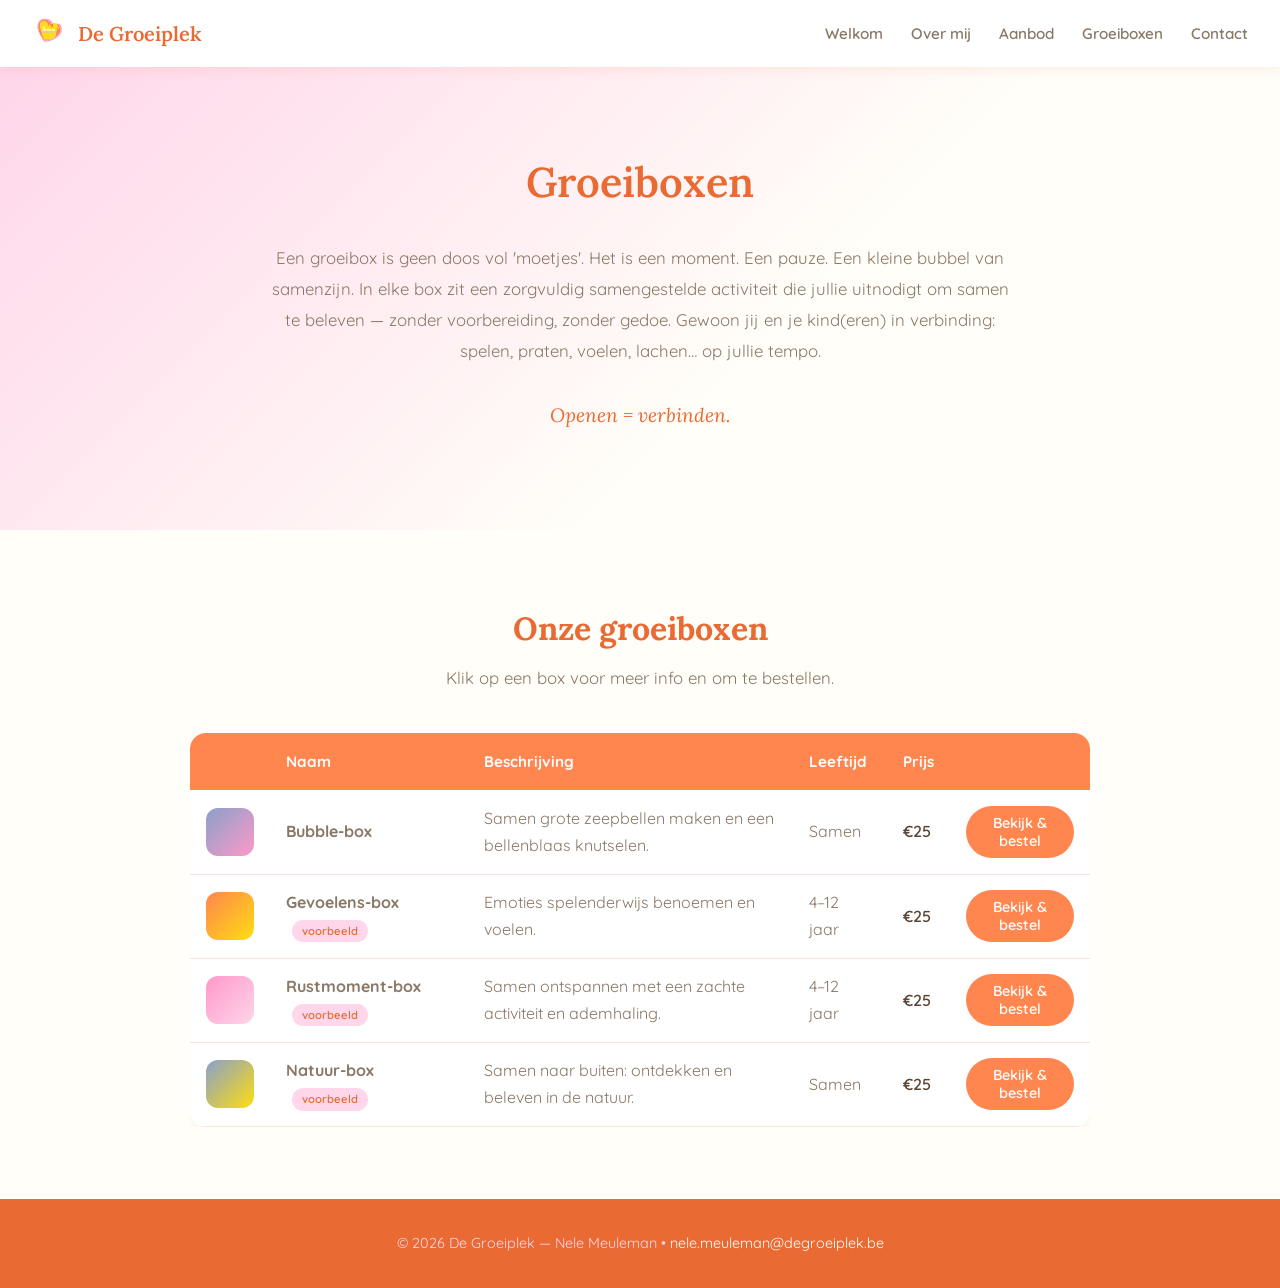
==== groeiboxen.html @ 1d8a4b25 "Publish De Groeiplek website Static site for de-groeiplek.be (kindercoaching practice). Includes hom" ====
<!DOCTYPE html>
<html lang="nl">
<head>
    <meta charset="UTF-8">
    <meta name="viewport" content="width=device-width, initial-scale=1.0">
    <title>Groeiboxen — De Groeiplek | Nele Meuleman</title>
    <meta name="description" content="Groeiboxen van De Groeiplek: kant-en-klare boxen met eenvoudige activiteiten die uitnodigen tot samenzijn. Bestel je groeibox.">
    <link rel="icon" type="image/svg+xml" href="DeGroeiplek.svg">
    <link rel="preconnect" href="https://fonts.googleapis.com">
    <link rel="preconnect" href="https://fonts.gstatic.com" crossorigin>
    <link href="https://fonts.googleapis.com/css2?family=Quicksand:wght@400;500;600;700&family=Lora:ital,wght@0,400;0,600;1,400&display=swap" rel="stylesheet">
    <link rel="stylesheet" href="styles.css">
</head>
<body>

<nav class="navbar">
    <a href="index.html#welkom" class="nav-brand">
        <img src="DeGroeiplek.svg" alt="De Groeiplek logo">
        <span>De Groeiplek</span>
    </a>
    <button class="nav-toggle" aria-label="Menu openen" aria-expanded="false" onclick="toggleNav(this)">
        <span></span><span></span><span></span>
    </button>
    <ul class="nav-links">
        <li><a href="index.html#welkom">Welkom</a></li>
        <li><a href="index.html#over-mij">Over mij</a></li>
        <li><a href="index.html#aanbod">Aanbod</a></li>
        <li><a href="groeiboxen.html">Groeiboxen</a></li>
        <li><a href="index.html#contact">Contact</a></li>
    </ul>
</nav>

<!-- Intro -->
<section class="hero shop-intro" id="welkom">
    <div class="hero-inner">
        <h1>Groeiboxen</h1>
        <p>Een groeibox is geen doos vol 'moetjes'. Het is een moment. Een pauze. Een kleine bubbel van samenzijn. In elke box zit een zorgvuldig samengestelde activiteit die jullie uitnodigt om samen te beleven — zonder voorbereiding, zonder gedoe. Gewoon jij en je kind(eren) in verbinding: spelen, praten, voelen, lachen… op jullie tempo.</p>
        <p class="tagline">Openen = verbinden.</p>
    </div>
</section>

<!-- Webshop -->
<section class="shop" id="boxen">
    <h2 class="section-title">Onze groeiboxen</h2>
    <p class="section-subtitle">Klik op een box voor meer info en om te bestellen.</p>
    <div class="shop-table-wrap">
        <table class="shop-table">
            <thead>
                <tr>
                    <th></th><th>Naam</th><th>Beschrijving</th><th>Leeftijd</th><th>Prijs</th><th></th>
                </tr>
            </thead>
            <tbody id="shop-body"></tbody>
        </table>
    </div>
</section>

<!-- Modal root (populated by JS) -->
<div class="modal-backdrop" id="modal-root" role="dialog" aria-modal="true" aria-labelledby="modal-title"></div>

<footer class="footer">
    <p>&copy; 2026 De Groeiplek &mdash; Nele Meuleman &bull; <a href="mailto:nele.meuleman@degroeiplek.be">nele.meuleman@degroeiplek.be</a></p>
</footer>

<!-- ════════════════════════════════════════════════════════════
     GROEIBOXEN — bewerk hier de boxen.
     Voeg een box toe door een object aan de lijst toe te voegen.
     Verwijder de regel `voorbeeld: true` zodra een box echt is.
     ════════════════════════════════════════════════════════════ -->
<script id="box-data">
window.GROEIBOXEN = [
    {
        id: 'bubble',
        naam: 'Bubble-box',
        kleur: 'linear-gradient(135deg,#89a1ca,#ff98c9)',
        korteBeschrijving: 'Samen grote zeepbellen maken en een bellenblaas knutselen.',
        leeftijd: 'Samen',
        prijs: '€25',
        watZitErin: [
            'Alle materialen om samen grote zeepbellen te maken',
            'Materiaal om samen een bellenblaas te knutselen',
            'Een eenvoudige uitleg — geen voorbereiding nodig'
        ],
        volledigeBeschrijving: 'De Bubble-box nodigt jullie uit om samen naar buiten te gaan en grote zeepbellen te maken. Geen voorbereiding nodig: alleen tijd, aandacht en samen plezier maken. Een kleine bubbel van samenzijn.'
    },
    {
        id: 'gevoelens',
        naam: 'Gevoelens-box',
        voorbeeld: true,
        kleur: 'linear-gradient(135deg,#ff864f,#ffdd10)',
        korteBeschrijving: 'Emoties spelenderwijs benoemen en voelen.',
        leeftijd: '4–12 jaar',
        prijs: '€25',
        watZitErin: [
            'Gevoelenskaarten',
            'Een knutselactiviteit rond emoties',
            'Gesprekskaartjes voor samen'
        ],
        volledigeBeschrijving: '(Voorbeeldbox) De Gevoelens-box helpt om emoties spelenderwijs te benoemen en te voelen. Samen ontdekken, praten en knutselen rond wat er leeft.'
    },
    {
        id: 'rust',
        naam: 'Rustmoment-box',
        voorbeeld: true,
        kleur: 'linear-gradient(135deg,#ff98c9,#ffd6ea)',
        korteBeschrijving: 'Samen ontspannen met een zachte activiteit en ademhaling.',
        leeftijd: '4–12 jaar',
        prijs: '€25',
        watZitErin: [
            'Een zachte ontspanningsactiviteit',
            'Eenvoudige ademhalingsoefeningen',
            'Materiaal om samen tot rust te komen'
        ],
        volledigeBeschrijving: '(Voorbeeldbox) De Rustmoment-box brengt rust en nabijheid in het gezinsleven: samen vertragen, ademen en even gewoon zijn.'
    },
    {
        id: 'natuur',
        naam: 'Natuur-box',
        voorbeeld: true,
        kleur: 'linear-gradient(135deg,#89a1ca,#ffdd10)',
        korteBeschrijving: 'Samen naar buiten: ontdekken en beleven in de natuur.',
        leeftijd: 'Samen',
        prijs: '€25',
        watZitErin: [
            'Een ontdekkingsopdracht voor buiten',
            'Materiaal om de natuur te verkennen',
            'Ideeën om samen te beleven'
        ],
        volledigeBeschrijving: '(Voorbeeldbox) De Natuur-box nodigt uit om samen naar buiten te trekken en de natuur te ontdekken — verbinding in de kleine dingen.'
    }
];
</script>
<script src="script.js"></script>
<script src="shop.js"></script>
</body>
</html>
---- styles.css ----
*, *::before, *::after { margin: 0; padding: 0; box-sizing: border-box; }

:root {
    --coral: #ff864f;
    --coral-dark: #e96a32;
    --pink: #ff98c9;
    --pink-soft: #ffd6ea;
    --yellow: #ffdd10;
    --blue-grey: #89a1ca;
    --cream: #fffef8;
    --cream-dark: #fbf3e6;
    --beige: #f2e6d4;
    --text: #5a4636;
    --text-light: #8a7866;
    --white: #ffffff;
}

html { scroll-behavior: smooth; }

body {
    font-family: 'Quicksand', sans-serif;
    color: var(--text);
    background-color: var(--cream);
    line-height: 1.7;
}

/* ── Navigation ── */
.navbar {
    position: sticky; top: 0; z-index: 100;
    background: var(--white);
    box-shadow: 0 2px 12px rgba(233, 106, 50, 0.12);
    padding: 0.6rem 2rem;
    display: flex; align-items: center; justify-content: space-between;
}
.nav-brand { display: flex; align-items: center; gap: 0.75rem; text-decoration: none; color: var(--coral-dark); }
.nav-brand img { height: 48px; width: auto; }
.nav-brand span { font-family: 'Lora', serif; font-weight: 600; font-size: 1.25rem; }
.nav-links { display: flex; list-style: none; gap: 1.75rem; align-items: center; }
.nav-links a { text-decoration: none; color: var(--text-light); font-weight: 600; font-size: 0.95rem; transition: color 0.3s; position: relative; }
.nav-links a::after { content: ''; position: absolute; bottom: -4px; left: 0; width: 0; height: 2px; background: var(--coral); transition: width 0.3s; }
.nav-links a:hover { color: var(--coral-dark); }
.nav-links a:hover::after { width: 100%; }
.nav-toggle { display: none; background: none; border: none; cursor: pointer; padding: 0.5rem; }
.nav-toggle span { display: block; width: 24px; height: 2px; background: var(--coral-dark); margin: 6px 0; transition: transform 0.3s, opacity 0.3s; }

/* ── Buttons ── */
.btn {
    display: inline-block; background: var(--coral); color: var(--white);
    padding: 0.85rem 2.2rem; border-radius: 50px; text-decoration: none;
    font-weight: 600; font-size: 1rem; border: none; cursor: pointer;
    font-family: 'Quicksand', sans-serif; transition: background 0.3s, transform 0.2s;
}
.btn:hover { background: var(--coral-dark); transform: translateY(-2px); }

/* ── Hero ── */
.hero { background: linear-gradient(135deg, var(--pink-soft) 0%, var(--cream) 50%, var(--cream-dark) 100%); padding: 5rem 2rem 4rem; text-align: center; }
.hero-inner { max-width: 750px; margin: 0 auto; }
.hero h1 { font-family: 'Lora', serif; font-size: 2.6rem; color: var(--coral-dark); margin-bottom: 1.5rem; font-weight: 600; }
.hero p { font-size: 1.05rem; color: var(--text-light); margin-bottom: 1.25rem; line-height: 1.85; }
.hero .tagline { font-family: 'Lora', serif; font-style: italic; font-size: 1.2rem; color: var(--coral-dark); margin-top: 2rem; margin-bottom: 2rem; }

/* ── Sections shared ── */
section { padding: 4.5rem 2rem; }
.section-title { font-family: 'Lora', serif; font-size: 2rem; color: var(--coral-dark); margin-bottom: 0.5rem; text-align: center; }
.section-subtitle { text-align: center; color: var(--text-light); font-size: 1.05rem; margin-bottom: 2.5rem; }
.divider { width: 60px; height: 3px; background: var(--pink); margin: 1rem auto 2.5rem; border-radius: 2px; }

/* ── Over mij ── */
.over-mij { background: var(--white); }
.over-mij-content { max-width: 850px; margin: 0 auto; display: flex; flex-direction: column; align-items: center; }
.over-mij-photo { width: 200px; height: 200px; border-radius: 50%; object-fit: contain; background: var(--cream); border: 4px solid var(--pink-soft); box-shadow: 0 4px 20px rgba(233, 106, 50, 0.15); margin-bottom: 2rem; padding: 0.5rem; }
.over-mij-name { font-family: 'Lora', serif; font-size: 1.5rem; color: var(--coral-dark); margin-bottom: 1.5rem; font-weight: 600; }
.over-mij-text p { color: var(--text-light); font-size: 1rem; margin-bottom: 1.25rem; line-height: 1.85; text-align: left; }
.over-mij-text p:last-child { font-weight: 600; color: var(--text); }

/* ── Aanbod ── */
.aanbod { background: var(--cream); }
.aanbod-grid { max-width: 1000px; margin: 0 auto; display: grid; grid-template-columns: repeat(3, 1fr); gap: 1.5rem; }
.aanbod-card { background: var(--white); border-radius: 16px; padding: 2rem; box-shadow: 0 4px 16px rgba(233, 106, 50, 0.08); border-top: 5px solid var(--coral); display: flex; flex-direction: column; }
.aanbod-card:nth-child(2) { border-top-color: var(--pink); }
.aanbod-card:nth-child(3) { border-top-color: var(--yellow); }
.aanbod-card h3 { font-family: 'Lora', serif; color: var(--coral-dark); font-size: 1.3rem; margin-bottom: 0.25rem; }
.aanbod-card .card-sub { font-style: italic; color: var(--blue-grey); margin-bottom: 1rem; font-size: 0.95rem; }
.aanbod-card p { color: var(--text-light); font-size: 0.95rem; margin-bottom: 1rem; }
.aanbod-card .btn { margin-top: auto; align-self: flex-start; }

/* ── Prijzen ── */
.prijzen { background: var(--white); }
.prijzen-table { max-width: 640px; margin: 0 auto; border-collapse: collapse; width: 100%; }
.prijzen-table caption { display: none; }
.prijzen-table th.group { text-align: left; font-family: 'Lora', serif; color: var(--coral-dark); font-size: 1.1rem; padding: 1.25rem 0.5rem 0.5rem; border-bottom: 2px solid var(--pink-soft); }
.prijzen-table td { padding: 0.6rem 0.5rem; border-bottom: 1px solid var(--beige); color: var(--text-light); }
.prijzen-table td.prijs { text-align: right; font-weight: 600; color: var(--text); white-space: nowrap; }

/* ── Webshop intro ── */
.shop-intro { background: linear-gradient(135deg, var(--pink-soft) 0%, var(--cream) 60%); }
.shop-intro .hero-inner { text-align: center; }

/* ── Webshop table ── */
.shop { background: var(--cream); }
.shop-table-wrap { max-width: 900px; margin: 0 auto; overflow-x: auto; }
.shop-table { width: 100%; border-collapse: collapse; background: var(--white); border-radius: 16px; overflow: hidden; box-shadow: 0 4px 16px rgba(233, 106, 50, 0.08); }
.shop-table thead th { background: var(--coral); color: var(--white); text-align: left; padding: 1rem; font-size: 0.95rem; }
.shop-table tbody tr { cursor: pointer; transition: background 0.2s; }
.shop-table tbody tr:hover, .shop-table tbody tr:focus-within { background: var(--cream-dark); }
.shop-table td { padding: 0.9rem 1rem; border-bottom: 1px solid var(--beige); color: var(--text-light); vertical-align: middle; }
.shop-table td.prijs { font-weight: 600; color: var(--text); white-space: nowrap; }
.thumb { width: 48px; height: 48px; border-radius: 12px; flex-shrink: 0; }
.tag-voorbeeld { display: inline-block; font-size: 0.7rem; font-weight: 600; color: var(--coral-dark); background: var(--pink-soft); border-radius: 50px; padding: 0.1rem 0.6rem; margin-left: 0.4rem; vertical-align: middle; }
.btn-row { padding: 0.5rem 1.1rem; font-size: 0.9rem; }

/* ── Modal ── */
.modal-backdrop { position: fixed; inset: 0; background: rgba(90, 70, 54, 0.55); display: none; align-items: center; justify-content: center; padding: 1.5rem; z-index: 200; }
.modal-backdrop.open { display: flex; }
.modal { background: var(--white); border-radius: 18px; max-width: 560px; width: 100%; max-height: 90vh; overflow-y: auto; padding: 2rem; position: relative; box-shadow: 0 12px 40px rgba(90,70,54,0.3); }
.modal-close { position: absolute; top: 1rem; right: 1rem; background: none; border: none; font-size: 1.6rem; line-height: 1; cursor: pointer; color: var(--text-light); }
.modal-close:hover { color: var(--coral-dark); }
.modal h3 { font-family: 'Lora', serif; color: var(--coral-dark); font-size: 1.5rem; margin-bottom: 0.25rem; padding-right: 2rem; }
.modal .modal-prijs { font-weight: 600; color: var(--coral); font-size: 1.2rem; margin-bottom: 1rem; }
.modal .modal-thumb { width: 100%; height: 90px; border-radius: 12px; margin-bottom: 1rem; }
.modal p { color: var(--text-light); margin-bottom: 1rem; }
.modal h4 { font-family: 'Lora', serif; color: var(--text); font-size: 1rem; margin-bottom: 0.5rem; }
.modal ul { margin: 0 0 1.25rem 1.25rem; color: var(--text-light); }
.modal ul li { margin-bottom: 0.3rem; }

/* ── Contact ── */
.contact { background: linear-gradient(180deg, var(--cream) 0%, var(--pink-soft) 100%); }
.contact-wrapper { max-width: 900px; margin: 0 auto; display: grid; grid-template-columns: 1fr 1fr; gap: 3rem; align-items: start; }
.contact-info, .contact-form-wrap { padding: 2rem; background: var(--white); border-radius: 16px; box-shadow: 0 4px 16px rgba(233, 106, 50, 0.08); }
.contact-info h3, .contact-form-wrap h3 { font-family: 'Lora', serif; color: var(--coral-dark); font-size: 1.25rem; margin-bottom: 1.25rem; }
.contact-detail { display: flex; align-items: center; gap: 0.75rem; margin-bottom: 1rem; color: var(--text-light); font-size: 0.95rem; }
.contact-detail svg { flex-shrink: 0; width: 20px; height: 20px; fill: var(--coral); }
.contact-detail a { color: var(--text-light); text-decoration: none; transition: color 0.3s; }
.contact-detail a:hover { color: var(--coral-dark); }

/* ── Forms ── */
.form-group { margin-bottom: 1.1rem; }
.form-group label { display: block; font-weight: 600; font-size: 0.9rem; color: var(--text); margin-bottom: 0.35rem; }
.form-group input, .form-group textarea {
    width: 100%; padding: 0.7rem 1rem; border: 2px solid var(--beige); border-radius: 10px;
    font-family: 'Quicksand', sans-serif; font-size: 0.95rem; color: var(--text); background: var(--cream); transition: border-color 0.3s;
}
.form-group input:focus, .form-group textarea:focus { outline: none; border-color: var(--coral); }
.form-group textarea { resize: vertical; min-height: 120px; }
.btn-submit { width: 100%; }
.honeypot { position: absolute; left: -9999px; top: -9999px; }
.form-status { margin-top: 1rem; font-weight: 600; }
.form-status.success { color: #3a7d3a; }
.form-status.error { color: var(--coral-dark); }
.form-success-box { text-align: center; padding: 2rem 0; }
.form-success-box h4 { font-family: 'Lora', serif; color: var(--coral-dark); font-size: 1.3rem; margin-bottom: 0.5rem; }

/* ── Footer ── */
.footer { background: var(--coral-dark); color: var(--pink-soft); text-align: center; padding: 2rem; font-size: 0.9rem; }
.footer a { color: var(--white); text-decoration: none; }

/* ── Responsive ── */
@media (max-width: 768px) {
    .nav-links { display: none; position: absolute; top: 100%; left: 0; right: 0; background: var(--white); flex-direction: column; padding: 1rem 2rem; gap: 1rem; box-shadow: 0 4px 12px rgba(0,0,0,0.08); }
    .nav-links.open { display: flex; }
    .nav-toggle { display: block; }
    .hero { padding: 3.5rem 1.5rem 3rem; }
    .hero h1 { font-size: 2rem; }
    section { padding: 3rem 1.5rem; }
    .aanbod-grid { grid-template-columns: 1fr; }
    .contact-wrapper { grid-template-columns: 1fr; gap: 1.5rem; }
    .over-mij-photo { width: 160px; height: 160px; }
}
@media (max-width: 480px) {
    .navbar { padding: 0.5rem 1rem; }
    .nav-brand span { font-size: 1.05rem; }
    .hero h1 { font-size: 1.7rem; }
    .section-title { font-size: 1.6rem; }
    .shop-table thead { display: none; }
    .shop-table, .shop-table tbody, .shop-table tr, .shop-table td { display: block; width: 100%; }
    .shop-table tr { margin-bottom: 1rem; border: 1px solid var(--beige); border-radius: 12px; padding: 0.5rem; }
    .shop-table td { border: none; padding: 0.3rem 0.5rem; }
}
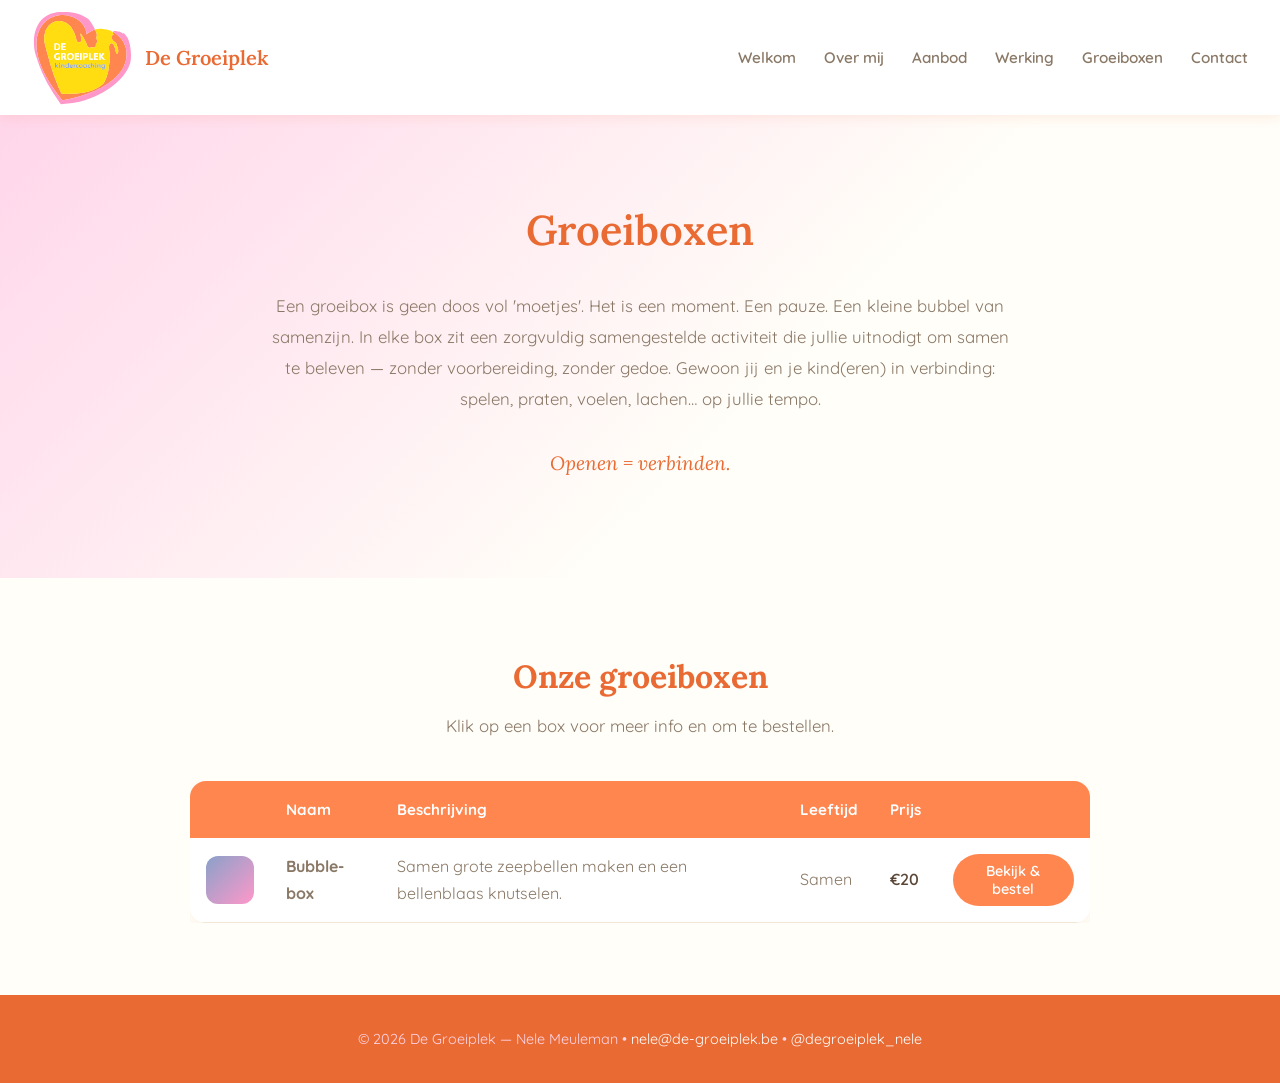
==== commit 96806fb6: "Update prices, add Werking section, photo, logo & Instagram - Prijzen: new price list (kennismaking " ====
--- a/groeiboxen.html
+++ b/groeiboxen.html
@@ -25,6 +25,7 @@
         <li><a href="index.html#welkom">Welkom</a></li>
         <li><a href="index.html#over-mij">Over mij</a></li>
         <li><a href="index.html#aanbod">Aanbod</a></li>
+        <li><a href="index.html#werking">Werking</a></li>
         <li><a href="groeiboxen.html">Groeiboxen</a></li>
         <li><a href="index.html#contact">Contact</a></li>
     </ul>
@@ -59,7 +60,7 @@
 <div class="modal-backdrop" id="modal-root" role="dialog" aria-modal="true" aria-labelledby="modal-title"></div>
 
 <footer class="footer">
-    <p>&copy; 2026 De Groeiplek &mdash; Nele Meuleman &bull; <a href="mailto:nele.meuleman@degroeiplek.be">nele.meuleman@degroeiplek.be</a></p>
+    <p>&copy; 2026 De Groeiplek &mdash; Nele Meuleman &bull; <a href="mailto:nele@de-groeiplek.be">nele@de-groeiplek.be</a> &bull; <a href="https://www.instagram.com/degroeiplek_nele/" target="_blank" rel="noopener">@degroeiplek_nele</a></p>
 </footer>
 
 <!-- ════════════════════════════════════════════════════════════
@@ -75,58 +76,13 @@
         kleur: 'linear-gradient(135deg,#89a1ca,#ff98c9)',
         korteBeschrijving: 'Samen grote zeepbellen maken en een bellenblaas knutselen.',
         leeftijd: 'Samen',
-        prijs: '€25',
+        prijs: '€20',
         watZitErin: [
             'Alle materialen om samen grote zeepbellen te maken',
             'Materiaal om samen een bellenblaas te knutselen',
             'Een eenvoudige uitleg — geen voorbereiding nodig'
         ],
         volledigeBeschrijving: 'De Bubble-box nodigt jullie uit om samen naar buiten te gaan en grote zeepbellen te maken. Geen voorbereiding nodig: alleen tijd, aandacht en samen plezier maken. Een kleine bubbel van samenzijn.'
-    },
-    {
-        id: 'gevoelens',
-        naam: 'Gevoelens-box',
-        voorbeeld: true,
-        kleur: 'linear-gradient(135deg,#ff864f,#ffdd10)',
-        korteBeschrijving: 'Emoties spelenderwijs benoemen en voelen.',
-        leeftijd: '4–12 jaar',
-        prijs: '€25',
-        watZitErin: [
-            'Gevoelenskaarten',
-            'Een knutselactiviteit rond emoties',
-            'Gesprekskaartjes voor samen'
-        ],
-        volledigeBeschrijving: '(Voorbeeldbox) De Gevoelens-box helpt om emoties spelenderwijs te benoemen en te voelen. Samen ontdekken, praten en knutselen rond wat er leeft.'
-    },
-    {
-        id: 'rust',
-        naam: 'Rustmoment-box',
-        voorbeeld: true,
-        kleur: 'linear-gradient(135deg,#ff98c9,#ffd6ea)',
-        korteBeschrijving: 'Samen ontspannen met een zachte activiteit en ademhaling.',
-        leeftijd: '4–12 jaar',
-        prijs: '€25',
-        watZitErin: [
-            'Een zachte ontspanningsactiviteit',
-            'Eenvoudige ademhalingsoefeningen',
-            'Materiaal om samen tot rust te komen'
-        ],
-        volledigeBeschrijving: '(Voorbeeldbox) De Rustmoment-box brengt rust en nabijheid in het gezinsleven: samen vertragen, ademen en even gewoon zijn.'
-    },
-    {
-        id: 'natuur',
-        naam: 'Natuur-box',
-        voorbeeld: true,
-        kleur: 'linear-gradient(135deg,#89a1ca,#ffdd10)',
-        korteBeschrijving: 'Samen naar buiten: ontdekken en beleven in de natuur.',
-        leeftijd: 'Samen',
-        prijs: '€25',
-        watZitErin: [
-            'Een ontdekkingsopdracht voor buiten',
-            'Materiaal om de natuur te verkennen',
-            'Ideeën om samen te beleven'
-        ],
-        volledigeBeschrijving: '(Voorbeeldbox) De Natuur-box nodigt uit om samen naar buiten te trekken en de natuur te ontdekken — verbinding in de kleine dingen.'
     }
 ];
 </script>
--- a/styles.css
+++ b/styles.css
@@ -33,7 +33,7 @@
     display: flex; align-items: center; justify-content: space-between;
 }
 .nav-brand { display: flex; align-items: center; gap: 0.75rem; text-decoration: none; color: var(--coral-dark); }
-.nav-brand img { height: 48px; width: auto; }
+.nav-brand img { height: 96px; width: auto; }
 .nav-brand span { font-family: 'Lora', serif; font-weight: 600; font-size: 1.25rem; }
 .nav-links { display: flex; list-style: none; gap: 1.75rem; align-items: center; }
 .nav-links a { text-decoration: none; color: var(--text-light); font-weight: 600; font-size: 0.95rem; transition: color 0.3s; position: relative; }
@@ -68,7 +68,7 @@
 /* ── Over mij ── */
 .over-mij { background: var(--white); }
 .over-mij-content { max-width: 850px; margin: 0 auto; display: flex; flex-direction: column; align-items: center; }
-.over-mij-photo { width: 200px; height: 200px; border-radius: 50%; object-fit: contain; background: var(--cream); border: 4px solid var(--pink-soft); box-shadow: 0 4px 20px rgba(233, 106, 50, 0.15); margin-bottom: 2rem; padding: 0.5rem; }
+.over-mij-photo { width: 100%; max-width: 480px; aspect-ratio: 4 / 3; object-fit: cover; border-radius: 18px; border: 5px solid var(--white); box-shadow: 0 8px 28px rgba(233, 106, 50, 0.18); margin-bottom: 2rem; }
 .over-mij-name { font-family: 'Lora', serif; font-size: 1.5rem; color: var(--coral-dark); margin-bottom: 1.5rem; font-weight: 600; }
 .over-mij-text p { color: var(--text-light); font-size: 1rem; margin-bottom: 1.25rem; line-height: 1.85; text-align: left; }
 .over-mij-text p:last-child { font-weight: 600; color: var(--text); }
@@ -90,7 +90,23 @@
 .prijzen-table caption { display: none; }
 .prijzen-table th.group { text-align: left; font-family: 'Lora', serif; color: var(--coral-dark); font-size: 1.1rem; padding: 1.25rem 0.5rem 0.5rem; border-bottom: 2px solid var(--pink-soft); }
 .prijzen-table td { padding: 0.6rem 0.5rem; border-bottom: 1px solid var(--beige); color: var(--text-light); }
-.prijzen-table td.prijs { text-align: right; font-weight: 600; color: var(--text); white-space: nowrap; }
+.prijzen-table td.prijs { text-align: right; font-weight: 600; color: var(--text); white-space: nowrap; vertical-align: top; }
+.prijs-naam { display: block; color: var(--text); font-weight: 600; }
+.prijs-desc { display: block; font-size: 0.85rem; color: var(--text-light); margin-top: 0.15rem; }
+.prijzen-note { max-width: 640px; margin: 2rem auto 0; font-size: 0.9rem; color: var(--text-light); text-align: center; line-height: 1.75; }
+
+/* ── Werking ── */
+.werking { background: var(--cream); }
+.werking-content { max-width: 760px; margin: 0 auto; }
+.werking-intro { margin-bottom: 2.5rem; text-align: center; }
+.werking-intro p { color: var(--text-light); font-size: 1.05rem; line-height: 1.85; margin-bottom: 1rem; }
+.werking-step { background: var(--white); border-radius: 16px; padding: 2rem; margin-bottom: 1.5rem; box-shadow: 0 4px 16px rgba(233, 106, 50, 0.08); border-left: 5px solid var(--coral); }
+.werking-step:nth-child(3) { border-left-color: var(--pink); }
+.werking-step:nth-child(4) { border-left-color: var(--yellow); }
+.werking-step h3 { font-family: 'Lora', serif; color: var(--coral-dark); font-size: 1.3rem; margin-bottom: 0.75rem; }
+.werking-step p { color: var(--text-light); font-size: 1rem; line-height: 1.8; margin-bottom: 1rem; }
+.werking-step ul { margin: 0 0 1.25rem 1.5rem; color: var(--text-light); }
+.werking-step ul li { margin-bottom: 0.4rem; line-height: 1.7; }
 
 /* ── Webshop intro ── */
 .shop-intro { background: linear-gradient(135deg, var(--pink-soft) 0%, var(--cream) 60%); }
@@ -168,6 +184,7 @@
 }
 @media (max-width: 480px) {
     .navbar { padding: 0.5rem 1rem; }
+    .nav-brand img { height: 68px; }
     .nav-brand span { font-size: 1.05rem; }
     .hero h1 { font-size: 1.7rem; }
     .section-title { font-size: 1.6rem; }
